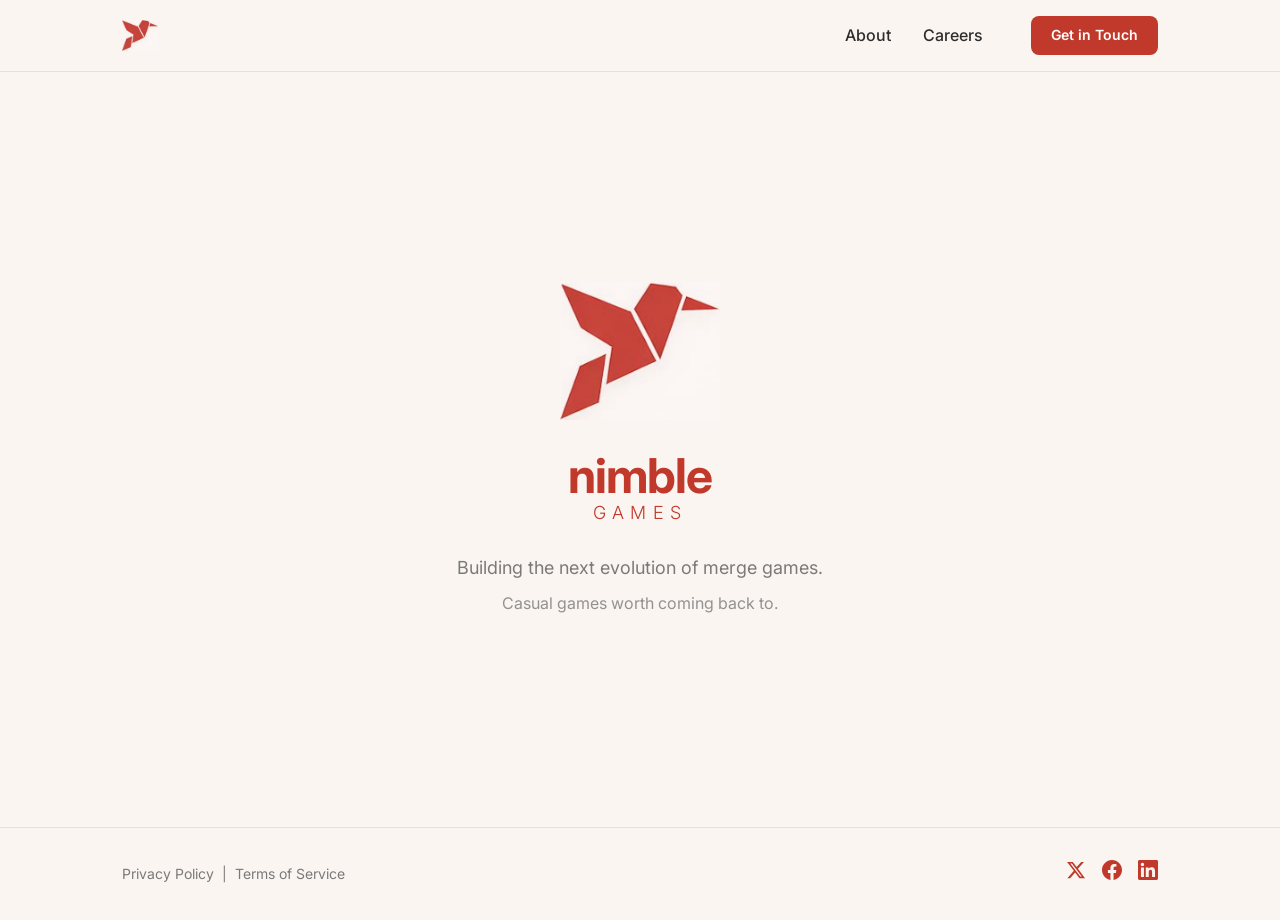
==== index.html @ c2e146b8 "deploy: Nimble-Games/company-site@3ff6f11daf87e3547688d0a2ff92bc479e6445e8" ====
<!DOCTYPE html><html lang="en"> <head><meta charset="UTF-8"><meta name="viewport" content="width=device-width, initial-scale=1.0"><title>Nimble Games — Games that reward quick thinking and elegant execution</title><meta name="description" content="Nimble Games — Building engaging casual mobile games worth coming back to."><link rel="canonical" href="https://nimble.gs/"><!-- Favicon --><link rel="icon" type="image/png" href="/logo.png"><link rel="apple-touch-icon" href="/logo.png"><!-- Open Graph --><meta property="og:type" content="website"><meta property="og:title" content="Nimble Games — Games that reward quick thinking and elegant execution"><meta property="og:description" content="Nimble Games — Building engaging casual mobile games worth coming back to."><meta property="og:url" content="https://nimble.gs/"><meta property="og:image" content="https://nimble.gs/logo.png"><meta property="og:site_name" content="Nimble Games"><!-- Twitter Card --><meta name="twitter:card" content="summary"><meta name="twitter:title" content="Nimble Games — Games that reward quick thinking and elegant execution"><meta name="twitter:description" content="Nimble Games — Building engaging casual mobile games worth coming back to."><meta name="twitter:image" content="https://nimble.gs/logo.png"><!-- Fonts --><link rel="preconnect" href="https://fonts.googleapis.com"><link rel="preconnect" href="https://fonts.gstatic.com" crossorigin><link href="https://fonts.googleapis.com/css2?family=Inter:wght@300;400;600;700&display=swap" rel="stylesheet"><link rel="stylesheet" href="/_astro/about.ClJShoUP.css">
<style>.brand-logo[data-astro-cid-anndpidy]{display:flex;flex-direction:column;align-items:center;gap:0;line-height:1}.brand-nimble[data-astro-cid-anndpidy]{font-weight:700;font-size:var(--font-size-3xl);color:var(--color-accent);letter-spacing:-.02em;text-transform:lowercase}.brand-games[data-astro-cid-anndpidy]{font-weight:300;font-size:var(--font-size-lg);color:var(--color-accent);letter-spacing:.35em;text-transform:uppercase;margin-top:var(--space-xs)}.hero[data-astro-cid-bbe6dxrz]{display:flex;flex-direction:column;align-items:center;justify-content:center;text-align:center;min-height:calc(100vh - var(--header-height) - 73px);padding:var(--space-xl) var(--space-lg)}.hero-logo[data-astro-cid-bbe6dxrz]{width:160px;height:auto;margin-bottom:var(--space-lg)}.hero-tagline[data-astro-cid-bbe6dxrz]{font-size:var(--font-size-lg);color:var(--color-text-muted);margin-top:var(--space-lg);line-height:1.6}.hero-subtitle[data-astro-cid-bbe6dxrz]{font-size:var(--font-size-base);color:var(--color-text-muted);margin-top:var(--space-sm);opacity:.8}.hero-cta[data-astro-cid-bbe6dxrz]{margin-top:var(--space-lg);font-size:var(--font-size-lg);padding:.875rem 2rem}@media(max-width:768px){.hero[data-astro-cid-bbe6dxrz]{min-height:calc(100vh - var(--header-height) - 60px);padding:var(--space-xl) var(--space-md)}.hero-logo[data-astro-cid-bbe6dxrz]{width:120px}}
</style></head> <body> <a href="#main-content" class="skip-link">Skip to content</a> <header class="site-header" data-astro-cid-3ef6ksr2> <nav class="nav container" aria-label="Main navigation" data-astro-cid-3ef6ksr2> <a href="/" class="nav-logo" aria-label="Nimble Games home" data-astro-cid-3ef6ksr2> <img src="/logo.png" alt="" width="36" height="36" data-astro-cid-3ef6ksr2> </a> <ul class="nav-links" id="nav-links" data-astro-cid-3ef6ksr2> <li data-astro-cid-3ef6ksr2> <a href="/about" data-astro-cid-3ef6ksr2> About </a> </li><li data-astro-cid-3ef6ksr2> <a href="/careers" data-astro-cid-3ef6ksr2> Careers </a> </li> </ul> <a href="/contact" class="cta-button nav-cta" data-astro-cid-3ef6ksr2>Get in Touch</a> <button class="mobile-menu-toggle" aria-label="Toggle menu" aria-expanded="false" aria-controls="nav-links" data-astro-cid-3ef6ksr2> <span data-astro-cid-3ef6ksr2></span> <span data-astro-cid-3ef6ksr2></span> <span data-astro-cid-3ef6ksr2></span> </button> </nav> </header> <script type="module">const e=document.querySelector(".mobile-menu-toggle"),t=document.getElementById("nav-links");e&&t&&e.addEventListener("click",()=>{const n=e.getAttribute("aria-expanded")==="true";e.setAttribute("aria-expanded",String(!n)),t.classList.toggle("is-open")});</script>  <main id="main-content">  <section class="hero" aria-labelledby="hero-heading" data-astro-cid-bbe6dxrz> <img src="/logo.png" alt="" class="hero-logo" width="160" height="138" data-astro-cid-bbe6dxrz> <h1 class="brand-logo" id="hero-heading" data-astro-cid-anndpidy="true"> <span class="brand-nimble" data-astro-cid-anndpidy>nimble</span> <span class="brand-games" data-astro-cid-anndpidy>GAMES</span> </h1>  <p class="hero-tagline" data-astro-cid-bbe6dxrz>Building the next evolution of merge games.</p> <p class="hero-subtitle" data-astro-cid-bbe6dxrz>Casual games worth coming back to.</p> </section>   </main> <footer class="site-footer" data-astro-cid-sz7xmlte> <div class="footer-inner container" data-astro-cid-sz7xmlte> <div class="footer-legal" data-astro-cid-sz7xmlte> <a href="/privacy-policy" data-astro-cid-sz7xmlte>Privacy Policy</a> <span aria-hidden="true" data-astro-cid-sz7xmlte>|</span> <a href="/terms-of-service" data-astro-cid-sz7xmlte>Terms of Service</a> </div> <div class="social-icons" data-astro-cid-dv46nlzh> <a href="#" target="_blank" rel="noopener noreferrer" aria-label="Twitter" data-astro-cid-dv46nlzh> <svg width="20" height="20" viewBox="0 0 24 24" fill="currentColor" xmlns="http://www.w3.org/2000/svg" data-astro-cid-dv46nlzh> <path d="M18.244 2.25h3.308l-7.227 8.26 8.502 11.24H16.17l-5.214-6.817L4.99 21.75H1.68l7.73-8.835L1.254 2.25H8.08l4.713 6.231zm-1.161 17.52h1.833L7.084 4.126H5.117z" data-astro-cid-dv46nlzh></path> </svg> </a> <a href="#" target="_blank" rel="noopener noreferrer" aria-label="Facebook" data-astro-cid-dv46nlzh> <svg width="20" height="20" viewBox="0 0 24 24" fill="currentColor" xmlns="http://www.w3.org/2000/svg" data-astro-cid-dv46nlzh> <path d="M24 12.073c0-6.627-5.373-12-12-12s-12 5.373-12 12c0 5.99 4.388 10.954 10.125 11.854v-8.385H7.078v-3.47h3.047V9.43c0-3.007 1.792-4.669 4.533-4.669 1.312 0 2.686.235 2.686.235v2.953H15.83c-1.491 0-1.956.925-1.956 1.874v2.25h3.328l-.532 3.47h-2.796v8.385C19.612 23.027 24 18.062 24 12.073z" data-astro-cid-dv46nlzh></path> </svg> </a> <a href="#" target="_blank" rel="noopener noreferrer" aria-label="LinkedIn" data-astro-cid-dv46nlzh> <svg width="20" height="20" viewBox="0 0 24 24" fill="currentColor" xmlns="http://www.w3.org/2000/svg" data-astro-cid-dv46nlzh> <path d="M20.447 20.452h-3.554v-5.569c0-1.328-.027-3.037-1.852-3.037-1.853 0-2.136 1.445-2.136 2.939v5.667H9.351V9h3.414v1.561h.046c.477-.9 1.637-1.85 3.37-1.85 3.601 0 4.267 2.37 4.267 5.455v6.286zM5.337 7.433a2.062 2.062 0 01-2.063-2.065 2.064 2.064 0 112.063 2.065zm1.782 13.019H3.555V9h3.564v11.452zM22.225 0H1.771C.792 0 0 .774 0 1.729v20.542C0 23.227.792 24 1.771 24h20.451C23.2 24 24 23.227 24 22.271V1.729C24 .774 23.2 0 22.222 0h.003z" data-astro-cid-dv46nlzh></path> </svg> </a> </div>  </div> </footer>  </body></html>
---- _astro/about.ClJShoUP.css ----
.site-header[data-astro-cid-3ef6ksr2]{height:var(--header-height);display:flex;align-items:center;position:sticky;top:0;background-color:var(--color-bg);z-index:100;border-bottom:1px solid var(--color-border)}.nav[data-astro-cid-3ef6ksr2]{display:flex;align-items:center;gap:var(--space-lg)}.nav-logo[data-astro-cid-3ef6ksr2] img[data-astro-cid-3ef6ksr2]{display:block}.nav-links[data-astro-cid-3ef6ksr2]{display:flex;gap:var(--space-lg);margin-left:auto}.nav-links[data-astro-cid-3ef6ksr2] a[data-astro-cid-3ef6ksr2]{color:var(--color-text);font-weight:500;font-size:var(--font-size-base);text-decoration:none;padding:var(--space-xs) 0;border-bottom:2px solid transparent;transition:border-color .2s ease}.nav-links[data-astro-cid-3ef6ksr2] a[data-astro-cid-3ef6ksr2]:hover,.nav-links[data-astro-cid-3ef6ksr2] a[data-astro-cid-3ef6ksr2][aria-current=page]{border-bottom-color:var(--color-accent);color:var(--color-accent);text-decoration:none}.nav-cta[data-astro-cid-3ef6ksr2]{margin-left:var(--space-md);white-space:nowrap;font-size:var(--font-size-sm);padding:.5rem 1.25rem}.mobile-menu-toggle[data-astro-cid-3ef6ksr2]{display:none;flex-direction:column;gap:5px;background:none;border:none;cursor:pointer;padding:var(--space-sm);margin-left:auto}.mobile-menu-toggle[data-astro-cid-3ef6ksr2] span[data-astro-cid-3ef6ksr2]{display:block;width:24px;height:2px;background-color:var(--color-text);border-radius:2px;transition:transform .2s ease,opacity .2s ease}.mobile-menu-toggle[data-astro-cid-3ef6ksr2][aria-expanded=true] span[data-astro-cid-3ef6ksr2]:nth-child(1){transform:translateY(7px) rotate(45deg)}.mobile-menu-toggle[data-astro-cid-3ef6ksr2][aria-expanded=true] span[data-astro-cid-3ef6ksr2]:nth-child(2){opacity:0}.mobile-menu-toggle[data-astro-cid-3ef6ksr2][aria-expanded=true] span[data-astro-cid-3ef6ksr2]:nth-child(3){transform:translateY(-7px) rotate(-45deg)}@media(max-width:768px){.mobile-menu-toggle[data-astro-cid-3ef6ksr2]{display:flex}.nav-links[data-astro-cid-3ef6ksr2]{display:none;position:absolute;top:var(--header-height);left:0;right:0;flex-direction:column;background-color:var(--color-bg);padding:var(--space-lg);border-bottom:1px solid var(--color-border);gap:var(--space-md)}.nav-links[data-astro-cid-3ef6ksr2].is-open{display:flex}.nav-cta[data-astro-cid-3ef6ksr2]{display:none}.nav-links[data-astro-cid-3ef6ksr2].is-open+.nav-cta[data-astro-cid-3ef6ksr2]{display:none}}.social-icons[data-astro-cid-dv46nlzh]{display:flex;gap:var(--space-md)}.social-icons[data-astro-cid-dv46nlzh] a[data-astro-cid-dv46nlzh]{color:var(--color-accent);transition:opacity .2s ease;text-decoration:none}.social-icons[data-astro-cid-dv46nlzh] a[data-astro-cid-dv46nlzh]:hover{opacity:.7;text-decoration:none}.site-footer[data-astro-cid-sz7xmlte]{border-top:1px solid var(--color-border);padding:var(--space-lg) 0}.footer-inner[data-astro-cid-sz7xmlte]{display:flex;justify-content:space-between;align-items:center;flex-wrap:wrap;gap:var(--space-md)}.footer-legal[data-astro-cid-sz7xmlte]{display:flex;gap:var(--space-sm);align-items:center;font-size:var(--font-size-sm)}.footer-legal[data-astro-cid-sz7xmlte] a[data-astro-cid-sz7xmlte]{color:var(--color-text-muted);text-decoration:none}.footer-legal[data-astro-cid-sz7xmlte] a[data-astro-cid-sz7xmlte]:hover{color:var(--color-accent);text-decoration:underline}.footer-legal[data-astro-cid-sz7xmlte] span[data-astro-cid-sz7xmlte]{color:var(--color-text-muted)}@media(max-width:768px){.footer-inner[data-astro-cid-sz7xmlte]{flex-direction:column;text-align:center}}:root{--color-bg: #FAF5F0;--color-bg-card: #FFFFFF;--color-accent: #C1392B;--color-accent-hover: #A83025;--color-text: #2D2D2D;--color-text-muted: #7A7A7A;--color-border: #E8E0D8;--font-family: "Inter", -apple-system, BlinkMacSystemFont, "Segoe UI", sans-serif;--font-size-sm: .875rem;--font-size-base: 1rem;--font-size-lg: 1.125rem;--font-size-xl: 1.5rem;--font-size-2xl: 2rem;--font-size-3xl: 3rem;--space-xs: .25rem;--space-sm: .5rem;--space-md: 1rem;--space-lg: 2rem;--space-xl: 4rem;--space-2xl: 8rem;--max-width: 1100px;--header-height: 72px;--radius-sm: 4px;--radius-md: 8px;--radius-lg: 12px}*,*:before,*:after{box-sizing:border-box;margin:0;padding:0}html{scroll-behavior:smooth}body{font-family:var(--font-family);font-size:var(--font-size-base);color:var(--color-text);background-color:var(--color-bg);line-height:1.6;min-height:100vh;display:flex;flex-direction:column;-webkit-font-smoothing:antialiased;-moz-osx-font-smoothing:grayscale}main{flex:1}img{max-width:100%;height:auto;display:block}a{color:var(--color-accent);text-decoration:none}a:hover{text-decoration:underline}ul{list-style:none}.container{width:100%;max-width:var(--max-width);margin-inline:auto;padding-inline:var(--space-lg)}.cta-button{display:inline-block;background-color:var(--color-accent);color:#fff;padding:.75rem 1.75rem;border-radius:var(--radius-md);font-weight:600;font-size:var(--font-size-base);font-family:var(--font-family);text-decoration:none;border:none;cursor:pointer;transition:background-color .2s ease}.cta-button:hover{background-color:var(--color-accent-hover);text-decoration:none}.page-section{padding:var(--space-xl) 0}.page-header{text-align:center;margin-bottom:var(--space-xl)}.page-header h1{font-size:var(--font-size-2xl);color:var(--color-text);margin-bottom:var(--space-md)}.page-header p{font-size:var(--font-size-lg);color:var(--color-text-muted);max-width:600px;margin-inline:auto}.skip-link{position:absolute;top:-100%;left:var(--space-md);background:var(--color-accent);color:#fff;padding:var(--space-sm) var(--space-md);border-radius:var(--radius-sm);z-index:1000;font-weight:600}.skip-link:focus{top:var(--space-md)}
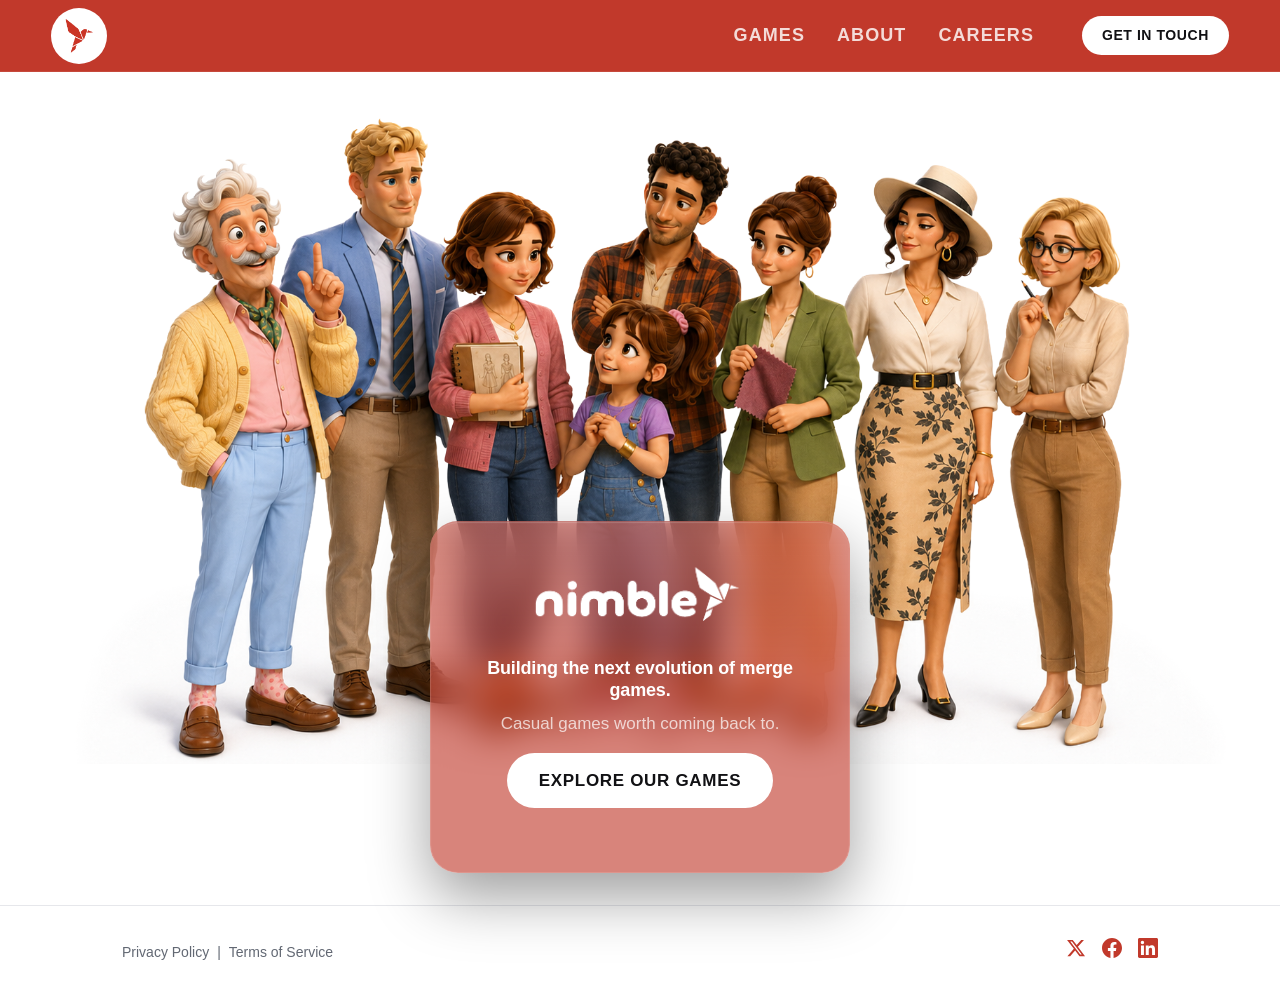
==== commit 6f764e5e: "deploy: Nimble-Games/company-site@e5ef023e2ea0c9b0ee975ff6b23392ec65b0924b" ====
--- a/index.html
+++ b/index.html
@@ -1,3 +1,3 @@
-<!DOCTYPE html><html lang="en"> <head><meta charset="UTF-8"><meta name="viewport" content="width=device-width, initial-scale=1.0"><title>Nimble Games — Games that reward quick thinking and elegant execution</title><meta name="description" content="Nimble Games — Building engaging casual mobile games worth coming back to."><link rel="canonical" href="https://nimble.gs/"><!-- Favicon --><link rel="icon" type="image/png" href="/logo.png"><link rel="apple-touch-icon" href="/logo.png"><!-- Open Graph --><meta property="og:type" content="website"><meta property="og:title" content="Nimble Games — Games that reward quick thinking and elegant execution"><meta property="og:description" content="Nimble Games — Building engaging casual mobile games worth coming back to."><meta property="og:url" content="https://nimble.gs/"><meta property="og:image" content="https://nimble.gs/logo.png"><meta property="og:site_name" content="Nimble Games"><!-- Twitter Card --><meta name="twitter:card" content="summary"><meta name="twitter:title" content="Nimble Games — Games that reward quick thinking and elegant execution"><meta name="twitter:description" content="Nimble Games — Building engaging casual mobile games worth coming back to."><meta name="twitter:image" content="https://nimble.gs/logo.png"><!-- Fonts --><link rel="preconnect" href="https://fonts.googleapis.com"><link rel="preconnect" href="https://fonts.gstatic.com" crossorigin><link href="https://fonts.googleapis.com/css2?family=Inter:wght@300;400;600;700&display=swap" rel="stylesheet"><link rel="stylesheet" href="/_astro/about.ClJShoUP.css">
-<style>.brand-logo[data-astro-cid-anndpidy]{display:flex;flex-direction:column;align-items:center;gap:0;line-height:1}.brand-nimble[data-astro-cid-anndpidy]{font-weight:700;font-size:var(--font-size-3xl);color:var(--color-accent);letter-spacing:-.02em;text-transform:lowercase}.brand-games[data-astro-cid-anndpidy]{font-weight:300;font-size:var(--font-size-lg);color:var(--color-accent);letter-spacing:.35em;text-transform:uppercase;margin-top:var(--space-xs)}.hero[data-astro-cid-bbe6dxrz]{display:flex;flex-direction:column;align-items:center;justify-content:center;text-align:center;min-height:calc(100vh - var(--header-height) - 73px);padding:var(--space-xl) var(--space-lg)}.hero-logo[data-astro-cid-bbe6dxrz]{width:160px;height:auto;margin-bottom:var(--space-lg)}.hero-tagline[data-astro-cid-bbe6dxrz]{font-size:var(--font-size-lg);color:var(--color-text-muted);margin-top:var(--space-lg);line-height:1.6}.hero-subtitle[data-astro-cid-bbe6dxrz]{font-size:var(--font-size-base);color:var(--color-text-muted);margin-top:var(--space-sm);opacity:.8}.hero-cta[data-astro-cid-bbe6dxrz]{margin-top:var(--space-lg);font-size:var(--font-size-lg);padding:.875rem 2rem}@media(max-width:768px){.hero[data-astro-cid-bbe6dxrz]{min-height:calc(100vh - var(--header-height) - 60px);padding:var(--space-xl) var(--space-md)}.hero-logo[data-astro-cid-bbe6dxrz]{width:120px}}
-</style></head> <body> <a href="#main-content" class="skip-link">Skip to content</a> <header class="site-header" data-astro-cid-3ef6ksr2> <nav class="nav container" aria-label="Main navigation" data-astro-cid-3ef6ksr2> <a href="/" class="nav-logo" aria-label="Nimble Games home" data-astro-cid-3ef6ksr2> <img src="/logo.png" alt="" width="36" height="36" data-astro-cid-3ef6ksr2> </a> <ul class="nav-links" id="nav-links" data-astro-cid-3ef6ksr2> <li data-astro-cid-3ef6ksr2> <a href="/about" data-astro-cid-3ef6ksr2> About </a> </li><li data-astro-cid-3ef6ksr2> <a href="/careers" data-astro-cid-3ef6ksr2> Careers </a> </li> </ul> <a href="/contact" class="cta-button nav-cta" data-astro-cid-3ef6ksr2>Get in Touch</a> <button class="mobile-menu-toggle" aria-label="Toggle menu" aria-expanded="false" aria-controls="nav-links" data-astro-cid-3ef6ksr2> <span data-astro-cid-3ef6ksr2></span> <span data-astro-cid-3ef6ksr2></span> <span data-astro-cid-3ef6ksr2></span> </button> </nav> </header> <script type="module">const e=document.querySelector(".mobile-menu-toggle"),t=document.getElementById("nav-links");e&&t&&e.addEventListener("click",()=>{const n=e.getAttribute("aria-expanded")==="true";e.setAttribute("aria-expanded",String(!n)),t.classList.toggle("is-open")});</script>  <main id="main-content">  <section class="hero" aria-labelledby="hero-heading" data-astro-cid-bbe6dxrz> <img src="/logo.png" alt="" class="hero-logo" width="160" height="138" data-astro-cid-bbe6dxrz> <h1 class="brand-logo" id="hero-heading" data-astro-cid-anndpidy="true"> <span class="brand-nimble" data-astro-cid-anndpidy>nimble</span> <span class="brand-games" data-astro-cid-anndpidy>GAMES</span> </h1>  <p class="hero-tagline" data-astro-cid-bbe6dxrz>Building the next evolution of merge games.</p> <p class="hero-subtitle" data-astro-cid-bbe6dxrz>Casual games worth coming back to.</p> </section>   </main> <footer class="site-footer" data-astro-cid-sz7xmlte> <div class="footer-inner container" data-astro-cid-sz7xmlte> <div class="footer-legal" data-astro-cid-sz7xmlte> <a href="/privacy-policy" data-astro-cid-sz7xmlte>Privacy Policy</a> <span aria-hidden="true" data-astro-cid-sz7xmlte>|</span> <a href="/terms-of-service" data-astro-cid-sz7xmlte>Terms of Service</a> </div> <div class="social-icons" data-astro-cid-dv46nlzh> <a href="#" target="_blank" rel="noopener noreferrer" aria-label="Twitter" data-astro-cid-dv46nlzh> <svg width="20" height="20" viewBox="0 0 24 24" fill="currentColor" xmlns="http://www.w3.org/2000/svg" data-astro-cid-dv46nlzh> <path d="M18.244 2.25h3.308l-7.227 8.26 8.502 11.24H16.17l-5.214-6.817L4.99 21.75H1.68l7.73-8.835L1.254 2.25H8.08l4.713 6.231zm-1.161 17.52h1.833L7.084 4.126H5.117z" data-astro-cid-dv46nlzh></path> </svg> </a> <a href="#" target="_blank" rel="noopener noreferrer" aria-label="Facebook" data-astro-cid-dv46nlzh> <svg width="20" height="20" viewBox="0 0 24 24" fill="currentColor" xmlns="http://www.w3.org/2000/svg" data-astro-cid-dv46nlzh> <path d="M24 12.073c0-6.627-5.373-12-12-12s-12 5.373-12 12c0 5.99 4.388 10.954 10.125 11.854v-8.385H7.078v-3.47h3.047V9.43c0-3.007 1.792-4.669 4.533-4.669 1.312 0 2.686.235 2.686.235v2.953H15.83c-1.491 0-1.956.925-1.956 1.874v2.25h3.328l-.532 3.47h-2.796v8.385C19.612 23.027 24 18.062 24 12.073z" data-astro-cid-dv46nlzh></path> </svg> </a> <a href="#" target="_blank" rel="noopener noreferrer" aria-label="LinkedIn" data-astro-cid-dv46nlzh> <svg width="20" height="20" viewBox="0 0 24 24" fill="currentColor" xmlns="http://www.w3.org/2000/svg" data-astro-cid-dv46nlzh> <path d="M20.447 20.452h-3.554v-5.569c0-1.328-.027-3.037-1.852-3.037-1.853 0-2.136 1.445-2.136 2.939v5.667H9.351V9h3.414v1.561h.046c.477-.9 1.637-1.85 3.37-1.85 3.601 0 4.267 2.37 4.267 5.455v6.286zM5.337 7.433a2.062 2.062 0 01-2.063-2.065 2.064 2.064 0 112.063 2.065zm1.782 13.019H3.555V9h3.564v11.452zM22.225 0H1.771C.792 0 0 .774 0 1.729v20.542C0 23.227.792 24 1.771 24h20.451C23.2 24 24 23.227 24 22.271V1.729C24 .774 23.2 0 22.222 0h.003z" data-astro-cid-dv46nlzh></path> </svg> </a> </div>  </div> </footer>  </body></html>+<!DOCTYPE html><html lang="en"> <head><meta charset="UTF-8"><meta name="viewport" content="width=device-width, initial-scale=1.0"><title>Nimble Games — Games that reward quick thinking and elegant execution</title><meta name="description" content="Nimble Games — Building engaging casual mobile games worth coming back to."><link rel="canonical" href="https://nimble.gs/"><!-- Favicon --><link rel="icon" type="image/png" href="/logo.png"><link rel="apple-touch-icon" href="/logo.png"><!-- Open Graph --><meta property="og:type" content="website"><meta property="og:title" content="Nimble Games — Games that reward quick thinking and elegant execution"><meta property="og:description" content="Nimble Games — Building engaging casual mobile games worth coming back to."><meta property="og:url" content="https://nimble.gs/"><meta property="og:image" content="https://nimble.gs/logo-text.png"><meta property="og:site_name" content="Nimble Games"><!-- Twitter Card --><meta name="twitter:card" content="summary"><meta name="twitter:title" content="Nimble Games — Games that reward quick thinking and elegant execution"><meta name="twitter:description" content="Nimble Games — Building engaging casual mobile games worth coming back to."><meta name="twitter:image" content="https://nimble.gs/logo-text.png"><!-- Fonts: Satoshi (Fontshare) --><link rel="preconnect" href="https://api.fontshare.com" crossorigin><link href="https://api.fontshare.com/v2/css?f[]=satoshi@300,400,500,700,900&display=swap" rel="stylesheet"><style>.sr-only[data-astro-cid-bbe6dxrz]{position:absolute;width:1px;height:1px;padding:0;margin:-1px;overflow:hidden;clip:rect(0,0,0,0);white-space:nowrap;border:0}.hero[data-astro-cid-bbe6dxrz]{display:flex;flex-direction:column;align-items:center;justify-content:center;min-height:calc(100dvh - var(--header-height));padding:var(--space-lg)}.hero-stage[data-astro-cid-bbe6dxrz]{width:100%;display:flex;justify-content:center}.hero-art[data-astro-cid-bbe6dxrz]{display:block;width:auto;height:auto;max-width:min(1760px,95vw);max-height:calc(100dvh - 240px)}.hero-card[data-astro-cid-bbe6dxrz]{position:relative;z-index:2;width:100%;max-width:420px;margin-top:-27vh;display:flex;flex-direction:column;align-items:center;text-align:center;gap:var(--space-md);background:#c1392b9e;backdrop-filter:blur(18px) saturate(140%);-webkit-backdrop-filter:blur(18px) saturate(140%);border:1px solid rgba(255,255,255,.14);border-radius:28px;box-shadow:0 24px 60px #00000061,inset 0 1px 1px #ffffff29;padding:var(--space-lg) var(--space-lg) var(--space-xl);overflow:hidden}.hero-card[data-astro-cid-bbe6dxrz]:before{content:"";position:absolute;inset:0;border-radius:inherit;pointer-events:none;background:linear-gradient(180deg,#ffffff24,#fff0 40%)}.hero-card[data-astro-cid-bbe6dxrz]>[data-astro-cid-bbe6dxrz]{position:relative;z-index:1}.hero-logo[data-astro-cid-bbe6dxrz]{width:260px;height:auto}.hero-tagline[data-astro-cid-bbe6dxrz]{font-size:var(--font-size-lg);font-weight:900;color:#fff;line-height:1.25;letter-spacing:-.01em}.hero-subtitle[data-astro-cid-bbe6dxrz]{font-size:1.0625rem;font-weight:500;color:#ffffffb8;margin-top:var(--space-sm)}.hero-cta[data-astro-cid-bbe6dxrz]{white-space:nowrap;font-size:var(--font-size-base);padding:.875rem 2rem;background-color:#fff;color:#111114}.hero-cta[data-astro-cid-bbe6dxrz]:hover{background-color:#ffffffd9}@media(max-width:768px){.hero[data-astro-cid-bbe6dxrz]{padding:0 var(--space-md) var(--space-lg)}.hero-card[data-astro-cid-bbe6dxrz]{max-width:340px;margin-top:-14vh;gap:var(--space-lg);padding:var(--space-xl) var(--space-lg)}.hero-logo[data-astro-cid-bbe6dxrz]{width:200px}}
+</style>
+<link rel="stylesheet" href="/_astro/BaseLayout.BoPbQukL.css"></head> <body> <a href="#main-content" class="skip-link">Skip to content</a> <header class="site-header" data-astro-cid-3ef6ksr2> <nav class="nav" aria-label="Main navigation" data-astro-cid-3ef6ksr2> <a href="/" class="nav-logo" aria-label="Nimble Games home" data-astro-cid-3ef6ksr2> <img src="/logo.png" alt="" width="56" height="56" data-astro-cid-3ef6ksr2> </a> <ul class="nav-links" id="nav-links" data-astro-cid-3ef6ksr2> <li data-astro-cid-3ef6ksr2> <a href="/games" data-astro-cid-3ef6ksr2> Games </a> </li><li data-astro-cid-3ef6ksr2> <a href="/about" data-astro-cid-3ef6ksr2> About </a> </li><li data-astro-cid-3ef6ksr2> <a href="/careers" data-astro-cid-3ef6ksr2> Careers </a> </li> </ul> <a href="/contact" class="cta-button nav-cta" data-astro-cid-3ef6ksr2>Get in Touch</a> <button class="mobile-menu-toggle" aria-label="Toggle menu" aria-expanded="false" aria-controls="nav-links" data-astro-cid-3ef6ksr2> <span data-astro-cid-3ef6ksr2></span> <span data-astro-cid-3ef6ksr2></span> <span data-astro-cid-3ef6ksr2></span> </button> </nav> </header> <script type="module">const e=document.querySelector(".mobile-menu-toggle"),t=document.getElementById("nav-links");e&&t&&e.addEventListener("click",()=>{const n=e.getAttribute("aria-expanded")==="true";e.setAttribute("aria-expanded",String(!n)),t.classList.toggle("is-open")});</script> <main id="main-content">  <section class="hero" aria-labelledby="hero-heading" data-astro-cid-bbe6dxrz> <h1 id="hero-heading" class="sr-only" data-astro-cid-bbe6dxrz>Nimble Games</h1> <div class="hero-stage" data-astro-cid-bbe6dxrz> <img class="hero-art" src="/landing.png" alt="The Merge Mogul cast" loading="eager" data-astro-cid-bbe6dxrz> </div> <div class="hero-card" data-astro-cid-bbe6dxrz> <img src="/logo-full-white.png" alt="Nimble Games" class="hero-logo" width="160" height="160" data-astro-cid-bbe6dxrz> <div class="hero-copy" data-astro-cid-bbe6dxrz> <p class="hero-tagline" data-astro-cid-bbe6dxrz>Building the next evolution of merge games.</p> <p class="hero-subtitle" data-astro-cid-bbe6dxrz>Casual games worth coming back to.</p> </div> <a href="/games" class="cta-button hero-cta" data-astro-cid-bbe6dxrz>Explore our games</a> </div> </section>  </main> <footer class="site-footer" data-astro-cid-sz7xmlte> <div class="footer-inner container" data-astro-cid-sz7xmlte> <div class="footer-legal" data-astro-cid-sz7xmlte> <a href="/privacy-policy" data-astro-cid-sz7xmlte>Privacy Policy</a> <span aria-hidden="true" data-astro-cid-sz7xmlte>|</span> <a href="/terms-of-service" data-astro-cid-sz7xmlte>Terms of Service</a> </div> <div class="social-icons" data-astro-cid-dv46nlzh> <a href="#" target="_blank" rel="noopener noreferrer" aria-label="Twitter" data-astro-cid-dv46nlzh> <svg width="20" height="20" viewBox="0 0 24 24" fill="currentColor" xmlns="http://www.w3.org/2000/svg" data-astro-cid-dv46nlzh> <path d="M18.244 2.25h3.308l-7.227 8.26 8.502 11.24H16.17l-5.214-6.817L4.99 21.75H1.68l7.73-8.835L1.254 2.25H8.08l4.713 6.231zm-1.161 17.52h1.833L7.084 4.126H5.117z" data-astro-cid-dv46nlzh></path> </svg> </a> <a href="#" target="_blank" rel="noopener noreferrer" aria-label="Facebook" data-astro-cid-dv46nlzh> <svg width="20" height="20" viewBox="0 0 24 24" fill="currentColor" xmlns="http://www.w3.org/2000/svg" data-astro-cid-dv46nlzh> <path d="M24 12.073c0-6.627-5.373-12-12-12s-12 5.373-12 12c0 5.99 4.388 10.954 10.125 11.854v-8.385H7.078v-3.47h3.047V9.43c0-3.007 1.792-4.669 4.533-4.669 1.312 0 2.686.235 2.686.235v2.953H15.83c-1.491 0-1.956.925-1.956 1.874v2.25h3.328l-.532 3.47h-2.796v8.385C19.612 23.027 24 18.062 24 12.073z" data-astro-cid-dv46nlzh></path> </svg> </a> <a href="#" target="_blank" rel="noopener noreferrer" aria-label="LinkedIn" data-astro-cid-dv46nlzh> <svg width="20" height="20" viewBox="0 0 24 24" fill="currentColor" xmlns="http://www.w3.org/2000/svg" data-astro-cid-dv46nlzh> <path d="M20.447 20.452h-3.554v-5.569c0-1.328-.027-3.037-1.852-3.037-1.853 0-2.136 1.445-2.136 2.939v5.667H9.351V9h3.414v1.561h.046c.477-.9 1.637-1.85 3.37-1.85 3.601 0 4.267 2.37 4.267 5.455v6.286zM5.337 7.433a2.062 2.062 0 01-2.063-2.065 2.064 2.064 0 112.063 2.065zm1.782 13.019H3.555V9h3.564v11.452zM22.225 0H1.771C.792 0 0 .774 0 1.729v20.542C0 23.227.792 24 1.771 24h20.451C23.2 24 24 23.227 24 22.271V1.729C24 .774 23.2 0 22.222 0h.003z" data-astro-cid-dv46nlzh></path> </svg> </a> </div> </div> </footer> </body></html>
--- a/_astro/BaseLayout.BoPbQukL.css
+++ b/_astro/BaseLayout.BoPbQukL.css
@@ -0,0 +1 @@
+.site-header[data-astro-cid-3ef6ksr2]{height:var(--header-height);display:flex;align-items:center;position:sticky;top:0;background-color:#c1392b;z-index:100;border-bottom:1px solid rgba(255,255,255,.08)}.nav[data-astro-cid-3ef6ksr2]{display:flex;align-items:center;gap:var(--space-lg);width:100%;padding-inline:clamp(1.25rem,4vw,4rem)}.nav-logo[data-astro-cid-3ef6ksr2]{display:inline-flex;align-items:center;justify-content:center;width:56px;height:56px;border-radius:50%;background-color:#fff;overflow:hidden;transition:transform .2s ease,box-shadow .2s ease;flex-shrink:0}.nav-logo[data-astro-cid-3ef6ksr2]:hover{transform:translateY(-1px);box-shadow:0 6px 18px #0000002e;text-decoration:none}.nav-logo[data-astro-cid-3ef6ksr2] img[data-astro-cid-3ef6ksr2]{display:block;width:86%;height:86%;object-fit:contain}.nav-links[data-astro-cid-3ef6ksr2]{display:flex;gap:var(--space-lg);margin-left:auto}.nav-links[data-astro-cid-3ef6ksr2] a[data-astro-cid-3ef6ksr2]{color:#ffffffd1;font-weight:900;font-size:1.125rem;text-transform:uppercase;letter-spacing:.06em;text-decoration:none;padding:var(--space-xs) 0;border-bottom:2px solid transparent;transition:border-color .2s ease}.nav-links[data-astro-cid-3ef6ksr2] a[data-astro-cid-3ef6ksr2]:hover,.nav-links[data-astro-cid-3ef6ksr2] a[data-astro-cid-3ef6ksr2][aria-current=page]{border-bottom-color:#fff;color:#fff;text-decoration:none}.nav-cta[data-astro-cid-3ef6ksr2]{margin-left:var(--space-md);white-space:nowrap;font-size:var(--font-size-sm);padding:.5rem 1.25rem;background-color:#fff;color:#111114}.nav-cta[data-astro-cid-3ef6ksr2]:hover{background-color:#ffffffd9}.mobile-menu-toggle[data-astro-cid-3ef6ksr2]{display:none;flex-direction:column;gap:5px;background:none;border:none;cursor:pointer;padding:var(--space-sm);margin-left:auto}.mobile-menu-toggle[data-astro-cid-3ef6ksr2] span[data-astro-cid-3ef6ksr2]{display:block;width:24px;height:2px;background-color:#fff;border-radius:2px;transition:transform .2s ease,opacity .2s ease}.mobile-menu-toggle[data-astro-cid-3ef6ksr2][aria-expanded=true] span[data-astro-cid-3ef6ksr2]:nth-child(1){transform:translateY(7px) rotate(45deg)}.mobile-menu-toggle[data-astro-cid-3ef6ksr2][aria-expanded=true] span[data-astro-cid-3ef6ksr2]:nth-child(2){opacity:0}.mobile-menu-toggle[data-astro-cid-3ef6ksr2][aria-expanded=true] span[data-astro-cid-3ef6ksr2]:nth-child(3){transform:translateY(-7px) rotate(-45deg)}@media(max-width:768px){.mobile-menu-toggle[data-astro-cid-3ef6ksr2]{display:flex}.nav-links[data-astro-cid-3ef6ksr2]{display:none;position:absolute;top:var(--header-height);left:0;right:0;flex-direction:column;background:#c1392bf0;backdrop-filter:blur(18px) saturate(140%);-webkit-backdrop-filter:blur(18px) saturate(140%);padding:var(--space-lg);border-bottom:1px solid rgba(255,255,255,.1);gap:var(--space-md)}.nav-links[data-astro-cid-3ef6ksr2].is-open{display:flex}.nav-cta[data-astro-cid-3ef6ksr2]{display:none}.nav-links[data-astro-cid-3ef6ksr2].is-open+.nav-cta[data-astro-cid-3ef6ksr2]{display:none}}.social-icons[data-astro-cid-dv46nlzh]{display:flex;gap:var(--space-md)}.social-icons[data-astro-cid-dv46nlzh] a[data-astro-cid-dv46nlzh]{color:var(--color-accent);transition:opacity .2s ease;text-decoration:none}.social-icons[data-astro-cid-dv46nlzh] a[data-astro-cid-dv46nlzh]:hover{opacity:.7;text-decoration:none}.site-footer[data-astro-cid-sz7xmlte]{border-top:1px solid var(--color-border);padding:var(--space-lg) 0}.footer-inner[data-astro-cid-sz7xmlte]{display:flex;justify-content:space-between;align-items:center;flex-wrap:wrap;gap:var(--space-md)}.footer-legal[data-astro-cid-sz7xmlte]{display:flex;gap:var(--space-sm);align-items:center;font-size:var(--font-size-sm)}.footer-legal[data-astro-cid-sz7xmlte] a[data-astro-cid-sz7xmlte]{color:var(--color-text-muted);text-decoration:none}.footer-legal[data-astro-cid-sz7xmlte] a[data-astro-cid-sz7xmlte]:hover{color:var(--color-accent);text-decoration:underline}.footer-legal[data-astro-cid-sz7xmlte] span[data-astro-cid-sz7xmlte]{color:var(--color-text-muted)}@media(max-width:768px){.footer-inner[data-astro-cid-sz7xmlte]{flex-direction:column;text-align:center}}:root{--color-bg: #FFFFFF;--color-bg-card: #F6F7F9;--color-accent: #C1392B;--color-accent-hover: #A83025;--color-accent-contrast: #FFFFFF;--color-text: #17181C;--color-text-muted: #626873;--color-border: #E6E7EB;--font-family: "Satoshi", -apple-system, BlinkMacSystemFont, "Segoe UI", sans-serif;--font-size-sm: .875rem;--font-size-base: 1.0625rem;--font-size-lg: 1.125rem;--font-size-xl: 1.5rem;--font-size-2xl: 2rem;--font-size-3xl: 3rem;--space-xs: .25rem;--space-sm: .5rem;--space-md: 1rem;--space-lg: 2rem;--space-xl: 4rem;--space-2xl: 8rem;--max-width: 1100px;--header-height: 72px;--radius-sm: 4px;--radius-md: 8px;--radius-lg: 12px}*,*:before,*:after{box-sizing:border-box;margin:0;padding:0}html{scroll-behavior:smooth}body{font-family:var(--font-family);font-size:var(--font-size-base);color:var(--color-text);background-color:var(--color-bg);line-height:1.6;font-weight:500;min-height:100vh;display:flex;flex-direction:column;-webkit-font-smoothing:antialiased;-moz-osx-font-smoothing:grayscale}main{flex:1}img{max-width:100%;height:auto;display:block}a{color:var(--color-accent);text-decoration:none}a:hover{text-decoration:underline}ul{list-style:none}.container{width:100%;max-width:var(--max-width);margin-inline:auto;padding-inline:var(--space-lg)}.cta-button{display:inline-block;background-color:var(--color-accent);color:var(--color-accent-contrast);padding:.75rem 1.75rem;border-radius:999px;font-weight:700;font-size:var(--font-size-base);text-transform:uppercase;letter-spacing:.04em;font-family:var(--font-family);text-decoration:none;border:none;cursor:pointer;transition:background-color .2s ease}.cta-button:hover{background-color:var(--color-accent-hover);text-decoration:none}.page-section{padding:var(--space-xl) 0}.page-header{text-align:center;margin-bottom:var(--space-xl)}.page-header h1{font-size:var(--font-size-2xl);color:var(--color-text);margin-bottom:var(--space-md)}.page-header p{font-size:var(--font-size-lg);color:var(--color-text-muted);max-width:600px;margin-inline:auto}.skip-link{position:absolute;top:-100%;left:var(--space-md);background:var(--color-accent);color:var(--color-accent-contrast);padding:var(--space-sm) var(--space-md);border-radius:var(--radius-sm);z-index:1000;font-weight:600}.skip-link:focus{top:var(--space-md)}h1,h2,h3,h4,h5,h6{font-weight:900;letter-spacing:-.01em}
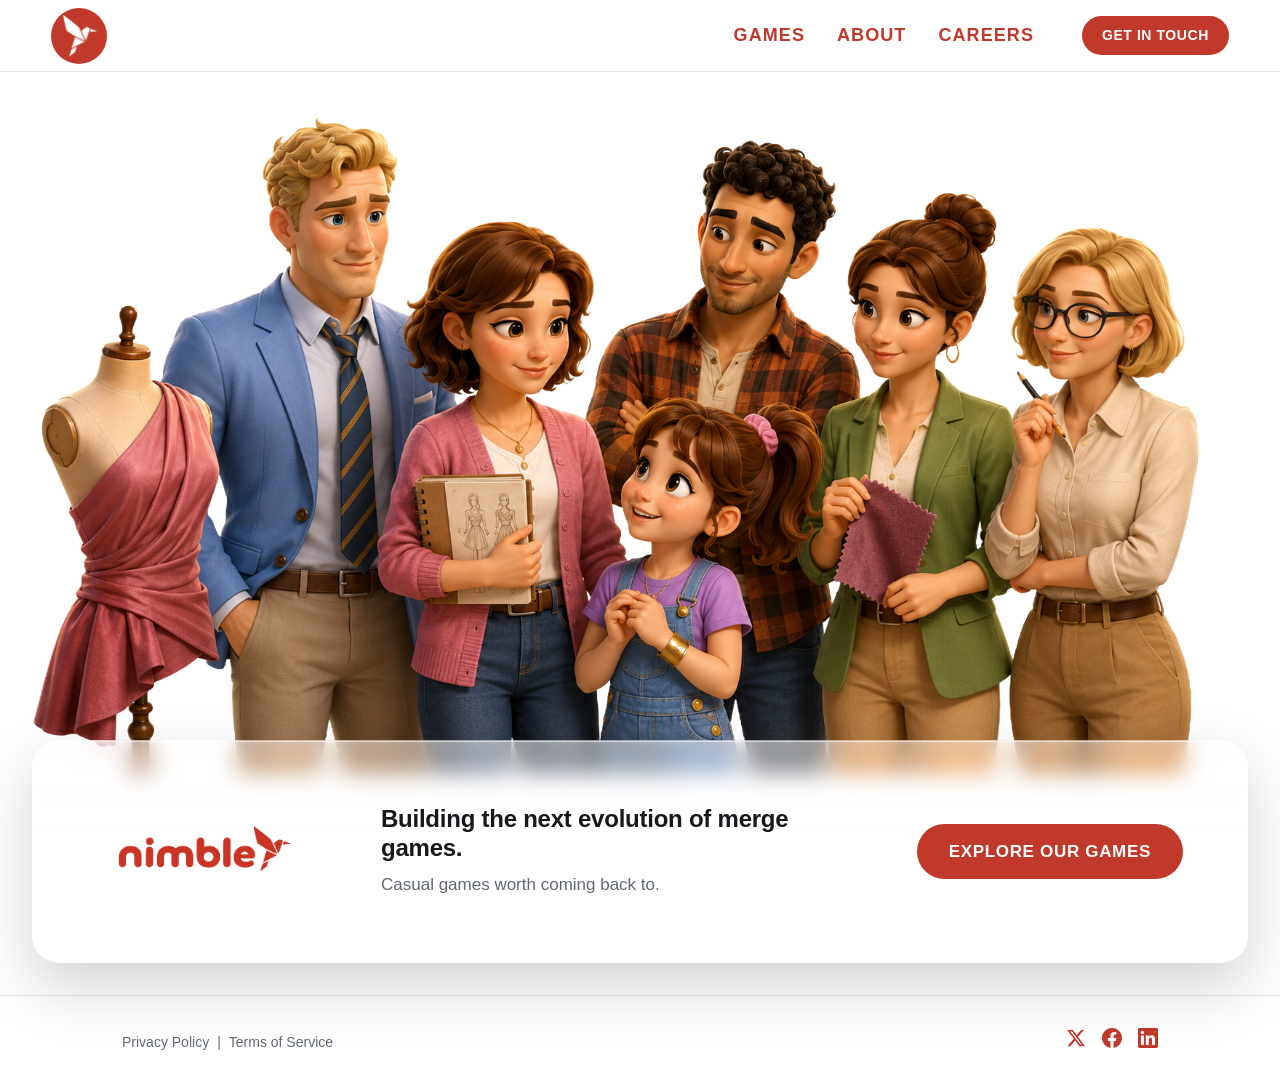
==== commit 5e8adce6: "deploy: Nimble-Games/company-site@e174883745e5d8c40d98401b47c506225c5a67b1" ====
--- a/index.html
+++ b/index.html
@@ -1,3 +1,3 @@
-<!DOCTYPE html><html lang="en"> <head><meta charset="UTF-8"><meta name="viewport" content="width=device-width, initial-scale=1.0"><title>Nimble Games — Games that reward quick thinking and elegant execution</title><meta name="description" content="Nimble Games — Building engaging casual mobile games worth coming back to."><link rel="canonical" href="https://nimble.gs/"><!-- Favicon --><link rel="icon" type="image/png" href="/logo.png"><link rel="apple-touch-icon" href="/logo.png"><!-- Open Graph --><meta property="og:type" content="website"><meta property="og:title" content="Nimble Games — Games that reward quick thinking and elegant execution"><meta property="og:description" content="Nimble Games — Building engaging casual mobile games worth coming back to."><meta property="og:url" content="https://nimble.gs/"><meta property="og:image" content="https://nimble.gs/logo-text.png"><meta property="og:site_name" content="Nimble Games"><!-- Twitter Card --><meta name="twitter:card" content="summary"><meta name="twitter:title" content="Nimble Games — Games that reward quick thinking and elegant execution"><meta name="twitter:description" content="Nimble Games — Building engaging casual mobile games worth coming back to."><meta name="twitter:image" content="https://nimble.gs/logo-text.png"><!-- Fonts: Satoshi (Fontshare) --><link rel="preconnect" href="https://api.fontshare.com" crossorigin><link href="https://api.fontshare.com/v2/css?f[]=satoshi@300,400,500,700,900&display=swap" rel="stylesheet"><style>.sr-only[data-astro-cid-bbe6dxrz]{position:absolute;width:1px;height:1px;padding:0;margin:-1px;overflow:hidden;clip:rect(0,0,0,0);white-space:nowrap;border:0}.hero[data-astro-cid-bbe6dxrz]{display:flex;flex-direction:column;align-items:center;justify-content:center;min-height:calc(100dvh - var(--header-height));padding:var(--space-lg)}.hero-stage[data-astro-cid-bbe6dxrz]{width:100%;display:flex;justify-content:center}.hero-art[data-astro-cid-bbe6dxrz]{display:block;width:auto;height:auto;max-width:min(1760px,95vw);max-height:calc(100dvh - 240px)}.hero-card[data-astro-cid-bbe6dxrz]{position:relative;z-index:2;width:100%;max-width:420px;margin-top:-27vh;display:flex;flex-direction:column;align-items:center;text-align:center;gap:var(--space-md);background:#c1392b9e;backdrop-filter:blur(18px) saturate(140%);-webkit-backdrop-filter:blur(18px) saturate(140%);border:1px solid rgba(255,255,255,.14);border-radius:28px;box-shadow:0 24px 60px #00000061,inset 0 1px 1px #ffffff29;padding:var(--space-lg) var(--space-lg) var(--space-xl);overflow:hidden}.hero-card[data-astro-cid-bbe6dxrz]:before{content:"";position:absolute;inset:0;border-radius:inherit;pointer-events:none;background:linear-gradient(180deg,#ffffff24,#fff0 40%)}.hero-card[data-astro-cid-bbe6dxrz]>[data-astro-cid-bbe6dxrz]{position:relative;z-index:1}.hero-logo[data-astro-cid-bbe6dxrz]{width:260px;height:auto}.hero-tagline[data-astro-cid-bbe6dxrz]{font-size:var(--font-size-lg);font-weight:900;color:#fff;line-height:1.25;letter-spacing:-.01em}.hero-subtitle[data-astro-cid-bbe6dxrz]{font-size:1.0625rem;font-weight:500;color:#ffffffb8;margin-top:var(--space-sm)}.hero-cta[data-astro-cid-bbe6dxrz]{white-space:nowrap;font-size:var(--font-size-base);padding:.875rem 2rem;background-color:#fff;color:#111114}.hero-cta[data-astro-cid-bbe6dxrz]:hover{background-color:#ffffffd9}@media(max-width:768px){.hero[data-astro-cid-bbe6dxrz]{padding:0 var(--space-md) var(--space-lg)}.hero-card[data-astro-cid-bbe6dxrz]{max-width:340px;margin-top:-14vh;gap:var(--space-lg);padding:var(--space-xl) var(--space-lg)}.hero-logo[data-astro-cid-bbe6dxrz]{width:200px}}
+<!DOCTYPE html><html lang="en"> <head><meta charset="UTF-8"><meta name="viewport" content="width=device-width, initial-scale=1.0"><title>Nimble Games — Games that reward quick thinking and elegant execution</title><meta name="description" content="Nimble Games — Building engaging casual mobile games worth coming back to."><link rel="canonical" href="https://nimble.gs/"><!-- Favicon --><link rel="icon" type="image/png" href="/logo.png"><link rel="apple-touch-icon" href="/logo.png"><!-- Open Graph --><meta property="og:type" content="website"><meta property="og:title" content="Nimble Games — Games that reward quick thinking and elegant execution"><meta property="og:description" content="Nimble Games — Building engaging casual mobile games worth coming back to."><meta property="og:url" content="https://nimble.gs/"><meta property="og:image" content="https://nimble.gs/logo-text.png"><meta property="og:site_name" content="Nimble Games"><!-- Twitter Card --><meta name="twitter:card" content="summary"><meta name="twitter:title" content="Nimble Games — Games that reward quick thinking and elegant execution"><meta name="twitter:description" content="Nimble Games — Building engaging casual mobile games worth coming back to."><meta name="twitter:image" content="https://nimble.gs/logo-text.png"><!-- Fonts: Satoshi (Fontshare) --><link rel="preconnect" href="https://api.fontshare.com" crossorigin><link href="https://api.fontshare.com/v2/css?f[]=satoshi@300,400,500,700,900&display=swap" rel="stylesheet"><style>.sr-only[data-astro-cid-bbe6dxrz]{position:absolute;width:1px;height:1px;padding:0;margin:-1px;overflow:hidden;clip:rect(0,0,0,0);white-space:nowrap;border:0}.hero[data-astro-cid-bbe6dxrz]{display:flex;flex-direction:column;align-items:center;padding:0 var(--space-lg) var(--space-lg)}.hero-stage[data-astro-cid-bbe6dxrz]{width:100%;display:flex;justify-content:center;padding-top:var(--space-md)}.hero-art[data-astro-cid-bbe6dxrz]{display:block;width:100%;max-width:1400px;height:auto}.hero-card[data-astro-cid-bbe6dxrz]{position:relative;z-index:2;width:100%;max-width:1340px;margin-top:calc(-1 * var(--space-lg));display:flex;flex-direction:row;align-items:center;gap:var(--space-xl);text-align:left;background:#ffffff38;backdrop-filter:blur(12px) saturate(175%);-webkit-backdrop-filter:blur(12px) saturate(175%);border:1px solid rgba(255,255,255,.4);border-radius:28px;box-shadow:0 24px 60px #0000002e,inset 0 1px 1px #fff9;padding:var(--space-xl) var(--space-xl);overflow:hidden}.hero-card[data-astro-cid-bbe6dxrz]:before{content:"";position:absolute;inset:0;border-radius:inherit;pointer-events:none;background:linear-gradient(180deg,#fff6,#fff0 40%)}.hero-card[data-astro-cid-bbe6dxrz]>[data-astro-cid-bbe6dxrz]{position:relative;z-index:1}.hero-logo[data-astro-cid-bbe6dxrz]{width:220px;height:auto;flex-shrink:0}.hero-copy[data-astro-cid-bbe6dxrz]{flex:1;min-width:0}.hero-tagline[data-astro-cid-bbe6dxrz]{font-size:var(--font-size-xl);font-weight:900;color:var(--color-text);line-height:1.2;letter-spacing:-.01em}.hero-subtitle[data-astro-cid-bbe6dxrz]{font-size:1.0625rem;font-weight:500;color:var(--color-text-muted);margin-top:var(--space-sm)}.hero-cta[data-astro-cid-bbe6dxrz]{flex-shrink:0;white-space:nowrap;font-size:var(--font-size-base);padding:.875rem 2rem;background-color:var(--color-accent);color:#fff}.hero-cta[data-astro-cid-bbe6dxrz]:hover{background-color:var(--color-accent-hover)}@media(max-width:768px){.hero[data-astro-cid-bbe6dxrz]{padding:var(--space-md)}.hero-card[data-astro-cid-bbe6dxrz]{flex-direction:column;text-align:center;gap:var(--space-md);max-width:420px;margin-top:calc(-1 * var(--space-lg));padding:var(--space-lg) var(--space-md)}.hero-logo[data-astro-cid-bbe6dxrz]{width:130px}.hero-cta[data-astro-cid-bbe6dxrz]{width:100%}}
 </style>
-<link rel="stylesheet" href="/_astro/BaseLayout.BoPbQukL.css"></head> <body> <a href="#main-content" class="skip-link">Skip to content</a> <header class="site-header" data-astro-cid-3ef6ksr2> <nav class="nav" aria-label="Main navigation" data-astro-cid-3ef6ksr2> <a href="/" class="nav-logo" aria-label="Nimble Games home" data-astro-cid-3ef6ksr2> <img src="/logo.png" alt="" width="56" height="56" data-astro-cid-3ef6ksr2> </a> <ul class="nav-links" id="nav-links" data-astro-cid-3ef6ksr2> <li data-astro-cid-3ef6ksr2> <a href="/games" data-astro-cid-3ef6ksr2> Games </a> </li><li data-astro-cid-3ef6ksr2> <a href="/about" data-astro-cid-3ef6ksr2> About </a> </li><li data-astro-cid-3ef6ksr2> <a href="/careers" data-astro-cid-3ef6ksr2> Careers </a> </li> </ul> <a href="/contact" class="cta-button nav-cta" data-astro-cid-3ef6ksr2>Get in Touch</a> <button class="mobile-menu-toggle" aria-label="Toggle menu" aria-expanded="false" aria-controls="nav-links" data-astro-cid-3ef6ksr2> <span data-astro-cid-3ef6ksr2></span> <span data-astro-cid-3ef6ksr2></span> <span data-astro-cid-3ef6ksr2></span> </button> </nav> </header> <script type="module">const e=document.querySelector(".mobile-menu-toggle"),t=document.getElementById("nav-links");e&&t&&e.addEventListener("click",()=>{const n=e.getAttribute("aria-expanded")==="true";e.setAttribute("aria-expanded",String(!n)),t.classList.toggle("is-open")});</script> <main id="main-content">  <section class="hero" aria-labelledby="hero-heading" data-astro-cid-bbe6dxrz> <h1 id="hero-heading" class="sr-only" data-astro-cid-bbe6dxrz>Nimble Games</h1> <div class="hero-stage" data-astro-cid-bbe6dxrz> <img class="hero-art" src="/landing.png" alt="The Merge Mogul cast" loading="eager" data-astro-cid-bbe6dxrz> </div> <div class="hero-card" data-astro-cid-bbe6dxrz> <img src="/logo-full-white.png" alt="Nimble Games" class="hero-logo" width="160" height="160" data-astro-cid-bbe6dxrz> <div class="hero-copy" data-astro-cid-bbe6dxrz> <p class="hero-tagline" data-astro-cid-bbe6dxrz>Building the next evolution of merge games.</p> <p class="hero-subtitle" data-astro-cid-bbe6dxrz>Casual games worth coming back to.</p> </div> <a href="/games" class="cta-button hero-cta" data-astro-cid-bbe6dxrz>Explore our games</a> </div> </section>  </main> <footer class="site-footer" data-astro-cid-sz7xmlte> <div class="footer-inner container" data-astro-cid-sz7xmlte> <div class="footer-legal" data-astro-cid-sz7xmlte> <a href="/privacy-policy" data-astro-cid-sz7xmlte>Privacy Policy</a> <span aria-hidden="true" data-astro-cid-sz7xmlte>|</span> <a href="/terms-of-service" data-astro-cid-sz7xmlte>Terms of Service</a> </div> <div class="social-icons" data-astro-cid-dv46nlzh> <a href="#" target="_blank" rel="noopener noreferrer" aria-label="Twitter" data-astro-cid-dv46nlzh> <svg width="20" height="20" viewBox="0 0 24 24" fill="currentColor" xmlns="http://www.w3.org/2000/svg" data-astro-cid-dv46nlzh> <path d="M18.244 2.25h3.308l-7.227 8.26 8.502 11.24H16.17l-5.214-6.817L4.99 21.75H1.68l7.73-8.835L1.254 2.25H8.08l4.713 6.231zm-1.161 17.52h1.833L7.084 4.126H5.117z" data-astro-cid-dv46nlzh></path> </svg> </a> <a href="#" target="_blank" rel="noopener noreferrer" aria-label="Facebook" data-astro-cid-dv46nlzh> <svg width="20" height="20" viewBox="0 0 24 24" fill="currentColor" xmlns="http://www.w3.org/2000/svg" data-astro-cid-dv46nlzh> <path d="M24 12.073c0-6.627-5.373-12-12-12s-12 5.373-12 12c0 5.99 4.388 10.954 10.125 11.854v-8.385H7.078v-3.47h3.047V9.43c0-3.007 1.792-4.669 4.533-4.669 1.312 0 2.686.235 2.686.235v2.953H15.83c-1.491 0-1.956.925-1.956 1.874v2.25h3.328l-.532 3.47h-2.796v8.385C19.612 23.027 24 18.062 24 12.073z" data-astro-cid-dv46nlzh></path> </svg> </a> <a href="#" target="_blank" rel="noopener noreferrer" aria-label="LinkedIn" data-astro-cid-dv46nlzh> <svg width="20" height="20" viewBox="0 0 24 24" fill="currentColor" xmlns="http://www.w3.org/2000/svg" data-astro-cid-dv46nlzh> <path d="M20.447 20.452h-3.554v-5.569c0-1.328-.027-3.037-1.852-3.037-1.853 0-2.136 1.445-2.136 2.939v5.667H9.351V9h3.414v1.561h.046c.477-.9 1.637-1.85 3.37-1.85 3.601 0 4.267 2.37 4.267 5.455v6.286zM5.337 7.433a2.062 2.062 0 01-2.063-2.065 2.064 2.064 0 112.063 2.065zm1.782 13.019H3.555V9h3.564v11.452zM22.225 0H1.771C.792 0 0 .774 0 1.729v20.542C0 23.227.792 24 1.771 24h20.451C23.2 24 24 23.227 24 22.271V1.729C24 .774 23.2 0 22.222 0h.003z" data-astro-cid-dv46nlzh></path> </svg> </a> </div> </div> </footer> </body></html>+<link rel="stylesheet" href="/_astro/BaseLayout.BR00wllf.css"></head> <body> <a href="#main-content" class="skip-link">Skip to content</a> <header class="site-header" data-astro-cid-3ef6ksr2> <nav class="nav" aria-label="Main navigation" data-astro-cid-3ef6ksr2> <a href="/" class="nav-logo" aria-label="Nimble Games home" data-astro-cid-3ef6ksr2> <img src="/logo-header.png" alt="" width="56" height="56" data-astro-cid-3ef6ksr2> </a> <ul class="nav-links" id="nav-links" data-astro-cid-3ef6ksr2> <li data-astro-cid-3ef6ksr2> <a href="/games" data-astro-cid-3ef6ksr2> Games </a> </li><li data-astro-cid-3ef6ksr2> <a href="/about" data-astro-cid-3ef6ksr2> About </a> </li><li data-astro-cid-3ef6ksr2> <a href="/careers" data-astro-cid-3ef6ksr2> Careers </a> </li> </ul> <a href="/contact" class="cta-button nav-cta" data-astro-cid-3ef6ksr2>Get in Touch</a> <button class="mobile-menu-toggle" aria-label="Toggle menu" aria-expanded="false" aria-controls="nav-links" data-astro-cid-3ef6ksr2> <span data-astro-cid-3ef6ksr2></span> <span data-astro-cid-3ef6ksr2></span> <span data-astro-cid-3ef6ksr2></span> </button> </nav> </header> <script type="module">const e=document.querySelector(".mobile-menu-toggle"),t=document.getElementById("nav-links");e&&t&&e.addEventListener("click",()=>{const n=e.getAttribute("aria-expanded")==="true";e.setAttribute("aria-expanded",String(!n)),t.classList.toggle("is-open")});</script> <main id="main-content">  <section class="hero" aria-labelledby="hero-heading" data-astro-cid-bbe6dxrz> <h1 id="hero-heading" class="sr-only" data-astro-cid-bbe6dxrz>Nimble Games</h1> <div class="hero-stage" data-astro-cid-bbe6dxrz> <img class="hero-art" src="/landing.png" alt="The Merge Mogul cast" loading="eager" data-astro-cid-bbe6dxrz> </div> <div class="hero-card" data-astro-cid-bbe6dxrz> <img src="/logo-text.png" alt="Nimble Games" class="hero-logo" width="104" height="104" data-astro-cid-bbe6dxrz> <div class="hero-copy" data-astro-cid-bbe6dxrz> <p class="hero-tagline" data-astro-cid-bbe6dxrz>Building the next evolution of merge games.</p> <p class="hero-subtitle" data-astro-cid-bbe6dxrz>Casual games worth coming back to.</p> </div> <a href="/games" class="cta-button hero-cta" data-astro-cid-bbe6dxrz>Explore our games</a> </div> </section>  </main> <footer class="site-footer" data-astro-cid-sz7xmlte> <div class="footer-inner container" data-astro-cid-sz7xmlte> <div class="footer-legal" data-astro-cid-sz7xmlte> <a href="/privacy-policy" data-astro-cid-sz7xmlte>Privacy Policy</a> <span aria-hidden="true" data-astro-cid-sz7xmlte>|</span> <a href="/terms-of-service" data-astro-cid-sz7xmlte>Terms of Service</a> </div> <div class="social-icons" data-astro-cid-dv46nlzh> <a href="#" target="_blank" rel="noopener noreferrer" aria-label="Twitter" data-astro-cid-dv46nlzh> <svg width="20" height="20" viewBox="0 0 24 24" fill="currentColor" xmlns="http://www.w3.org/2000/svg" data-astro-cid-dv46nlzh> <path d="M18.244 2.25h3.308l-7.227 8.26 8.502 11.24H16.17l-5.214-6.817L4.99 21.75H1.68l7.73-8.835L1.254 2.25H8.08l4.713 6.231zm-1.161 17.52h1.833L7.084 4.126H5.117z" data-astro-cid-dv46nlzh></path> </svg> </a> <a href="#" target="_blank" rel="noopener noreferrer" aria-label="Facebook" data-astro-cid-dv46nlzh> <svg width="20" height="20" viewBox="0 0 24 24" fill="currentColor" xmlns="http://www.w3.org/2000/svg" data-astro-cid-dv46nlzh> <path d="M24 12.073c0-6.627-5.373-12-12-12s-12 5.373-12 12c0 5.99 4.388 10.954 10.125 11.854v-8.385H7.078v-3.47h3.047V9.43c0-3.007 1.792-4.669 4.533-4.669 1.312 0 2.686.235 2.686.235v2.953H15.83c-1.491 0-1.956.925-1.956 1.874v2.25h3.328l-.532 3.47h-2.796v8.385C19.612 23.027 24 18.062 24 12.073z" data-astro-cid-dv46nlzh></path> </svg> </a> <a href="#" target="_blank" rel="noopener noreferrer" aria-label="LinkedIn" data-astro-cid-dv46nlzh> <svg width="20" height="20" viewBox="0 0 24 24" fill="currentColor" xmlns="http://www.w3.org/2000/svg" data-astro-cid-dv46nlzh> <path d="M20.447 20.452h-3.554v-5.569c0-1.328-.027-3.037-1.852-3.037-1.853 0-2.136 1.445-2.136 2.939v5.667H9.351V9h3.414v1.561h.046c.477-.9 1.637-1.85 3.37-1.85 3.601 0 4.267 2.37 4.267 5.455v6.286zM5.337 7.433a2.062 2.062 0 01-2.063-2.065 2.064 2.064 0 112.063 2.065zm1.782 13.019H3.555V9h3.564v11.452zM22.225 0H1.771C.792 0 0 .774 0 1.729v20.542C0 23.227.792 24 1.771 24h20.451C23.2 24 24 23.227 24 22.271V1.729C24 .774 23.2 0 22.222 0h.003z" data-astro-cid-dv46nlzh></path> </svg> </a> </div> </div> </footer> </body></html>
--- a/_astro/BaseLayout.BR00wllf.css
+++ b/_astro/BaseLayout.BR00wllf.css
@@ -0,0 +1 @@
+.site-header[data-astro-cid-3ef6ksr2]{height:var(--header-height);display:flex;align-items:center;position:sticky;top:0;background-color:var(--color-bg);z-index:100;border-bottom:1px solid var(--color-border)}.nav[data-astro-cid-3ef6ksr2]{display:flex;align-items:center;gap:var(--space-lg);width:100%;padding-inline:clamp(1.25rem,4vw,4rem)}.nav-logo[data-astro-cid-3ef6ksr2]{display:inline-flex;align-items:center;justify-content:center;width:56px;height:56px;border-radius:50%;background-color:var(--color-accent);overflow:hidden;transition:transform .2s ease,box-shadow .2s ease;flex-shrink:0}.nav-logo[data-astro-cid-3ef6ksr2]:hover{transform:translateY(-1px);box-shadow:0 6px 18px #0000002e;text-decoration:none}.nav-logo[data-astro-cid-3ef6ksr2] img[data-astro-cid-3ef6ksr2]{display:block;width:80%;height:80%;object-fit:contain}.nav-links[data-astro-cid-3ef6ksr2]{display:flex;gap:var(--space-lg);margin-left:auto}.nav-links[data-astro-cid-3ef6ksr2] a[data-astro-cid-3ef6ksr2]{color:var(--color-accent);font-weight:900;font-size:1.125rem;text-transform:uppercase;letter-spacing:.06em;text-decoration:none;padding:var(--space-xs) 0;border-bottom:2px solid transparent;transition:border-color .2s ease}.nav-links[data-astro-cid-3ef6ksr2] a[data-astro-cid-3ef6ksr2]:hover,.nav-links[data-astro-cid-3ef6ksr2] a[data-astro-cid-3ef6ksr2][aria-current=page]{border-bottom-color:var(--color-accent);color:var(--color-accent);text-decoration:none}.nav-cta[data-astro-cid-3ef6ksr2]{margin-left:var(--space-md);white-space:nowrap;font-size:var(--font-size-sm);padding:.5rem 1.25rem;background-color:var(--color-accent);color:#fff}.nav-cta[data-astro-cid-3ef6ksr2]:hover{background-color:var(--color-accent-hover)}.mobile-menu-toggle[data-astro-cid-3ef6ksr2]{display:none;flex-direction:column;gap:5px;background:none;border:none;cursor:pointer;padding:var(--space-sm);margin-left:auto}.mobile-menu-toggle[data-astro-cid-3ef6ksr2] span[data-astro-cid-3ef6ksr2]{display:block;width:24px;height:2px;background-color:var(--color-text);border-radius:2px;transition:transform .2s ease,opacity .2s ease}.mobile-menu-toggle[data-astro-cid-3ef6ksr2][aria-expanded=true] span[data-astro-cid-3ef6ksr2]:nth-child(1){transform:translateY(7px) rotate(45deg)}.mobile-menu-toggle[data-astro-cid-3ef6ksr2][aria-expanded=true] span[data-astro-cid-3ef6ksr2]:nth-child(2){opacity:0}.mobile-menu-toggle[data-astro-cid-3ef6ksr2][aria-expanded=true] span[data-astro-cid-3ef6ksr2]:nth-child(3){transform:translateY(-7px) rotate(-45deg)}@media(max-width:768px){.mobile-menu-toggle[data-astro-cid-3ef6ksr2]{display:flex}.nav-links[data-astro-cid-3ef6ksr2]{display:none;position:absolute;top:var(--header-height);left:0;right:0;flex-direction:column;background:var(--color-bg);padding:var(--space-lg);border-bottom:1px solid var(--color-border);gap:var(--space-md)}.nav-links[data-astro-cid-3ef6ksr2].is-open{display:flex}.nav-cta[data-astro-cid-3ef6ksr2]{display:none}.nav-links[data-astro-cid-3ef6ksr2].is-open+.nav-cta[data-astro-cid-3ef6ksr2]{display:none}}.social-icons[data-astro-cid-dv46nlzh]{display:flex;gap:var(--space-md)}.social-icons[data-astro-cid-dv46nlzh] a[data-astro-cid-dv46nlzh]{color:var(--color-accent);transition:opacity .2s ease;text-decoration:none}.social-icons[data-astro-cid-dv46nlzh] a[data-astro-cid-dv46nlzh]:hover{opacity:.7;text-decoration:none}.site-footer[data-astro-cid-sz7xmlte]{border-top:1px solid var(--color-border);padding:var(--space-lg) 0}.footer-inner[data-astro-cid-sz7xmlte]{display:flex;justify-content:space-between;align-items:center;flex-wrap:wrap;gap:var(--space-md)}.footer-legal[data-astro-cid-sz7xmlte]{display:flex;gap:var(--space-sm);align-items:center;font-size:var(--font-size-sm)}.footer-legal[data-astro-cid-sz7xmlte] a[data-astro-cid-sz7xmlte]{color:var(--color-text-muted);text-decoration:none}.footer-legal[data-astro-cid-sz7xmlte] a[data-astro-cid-sz7xmlte]:hover{color:var(--color-accent);text-decoration:underline}.footer-legal[data-astro-cid-sz7xmlte] span[data-astro-cid-sz7xmlte]{color:var(--color-text-muted)}@media(max-width:768px){.footer-inner[data-astro-cid-sz7xmlte]{flex-direction:column;text-align:center}}:root{--color-bg: #FFFFFF;--color-bg-card: #F6F7F9;--color-accent: #C1392B;--color-accent-hover: #A83025;--color-accent-contrast: #FFFFFF;--color-text: #17181C;--color-text-muted: #626873;--color-border: #E6E7EB;--font-family: "Satoshi", -apple-system, BlinkMacSystemFont, "Segoe UI", sans-serif;--font-size-sm: .875rem;--font-size-base: 1.0625rem;--font-size-lg: 1.125rem;--font-size-xl: 1.5rem;--font-size-2xl: 2rem;--font-size-3xl: 3rem;--space-xs: .25rem;--space-sm: .5rem;--space-md: 1rem;--space-lg: 2rem;--space-xl: 4rem;--space-2xl: 8rem;--max-width: 1100px;--header-height: 72px;--radius-sm: 4px;--radius-md: 8px;--radius-lg: 12px}*,*:before,*:after{box-sizing:border-box;margin:0;padding:0}html{scroll-behavior:smooth}body{font-family:var(--font-family);font-size:var(--font-size-base);color:var(--color-text);background-color:var(--color-bg);line-height:1.6;font-weight:500;min-height:100vh;display:flex;flex-direction:column;-webkit-font-smoothing:antialiased;-moz-osx-font-smoothing:grayscale}main{flex:1}img{max-width:100%;height:auto;display:block}a{color:var(--color-accent);text-decoration:none}a:hover{text-decoration:underline}ul{list-style:none}.container{width:100%;max-width:var(--max-width);margin-inline:auto;padding-inline:var(--space-lg)}.cta-button{display:inline-block;background-color:var(--color-accent);color:var(--color-accent-contrast);padding:.75rem 1.75rem;border-radius:999px;font-weight:700;font-size:var(--font-size-base);text-transform:uppercase;letter-spacing:.04em;font-family:var(--font-family);text-decoration:none;border:none;cursor:pointer;transition:background-color .2s ease}.cta-button:hover{background-color:var(--color-accent-hover);text-decoration:none}.page-section{padding:var(--space-xl) 0}.page-header{text-align:center;margin-bottom:var(--space-xl)}.page-header h1{font-size:var(--font-size-2xl);color:var(--color-text);margin-bottom:var(--space-md)}.page-header p{font-size:var(--font-size-lg);color:var(--color-text-muted);max-width:600px;margin-inline:auto}.skip-link{position:absolute;top:-100%;left:var(--space-md);background:var(--color-accent);color:var(--color-accent-contrast);padding:var(--space-sm) var(--space-md);border-radius:var(--radius-sm);z-index:1000;font-weight:600}.skip-link:focus{top:var(--space-md)}h1,h2,h3,h4,h5,h6{font-weight:900;letter-spacing:-.01em}
